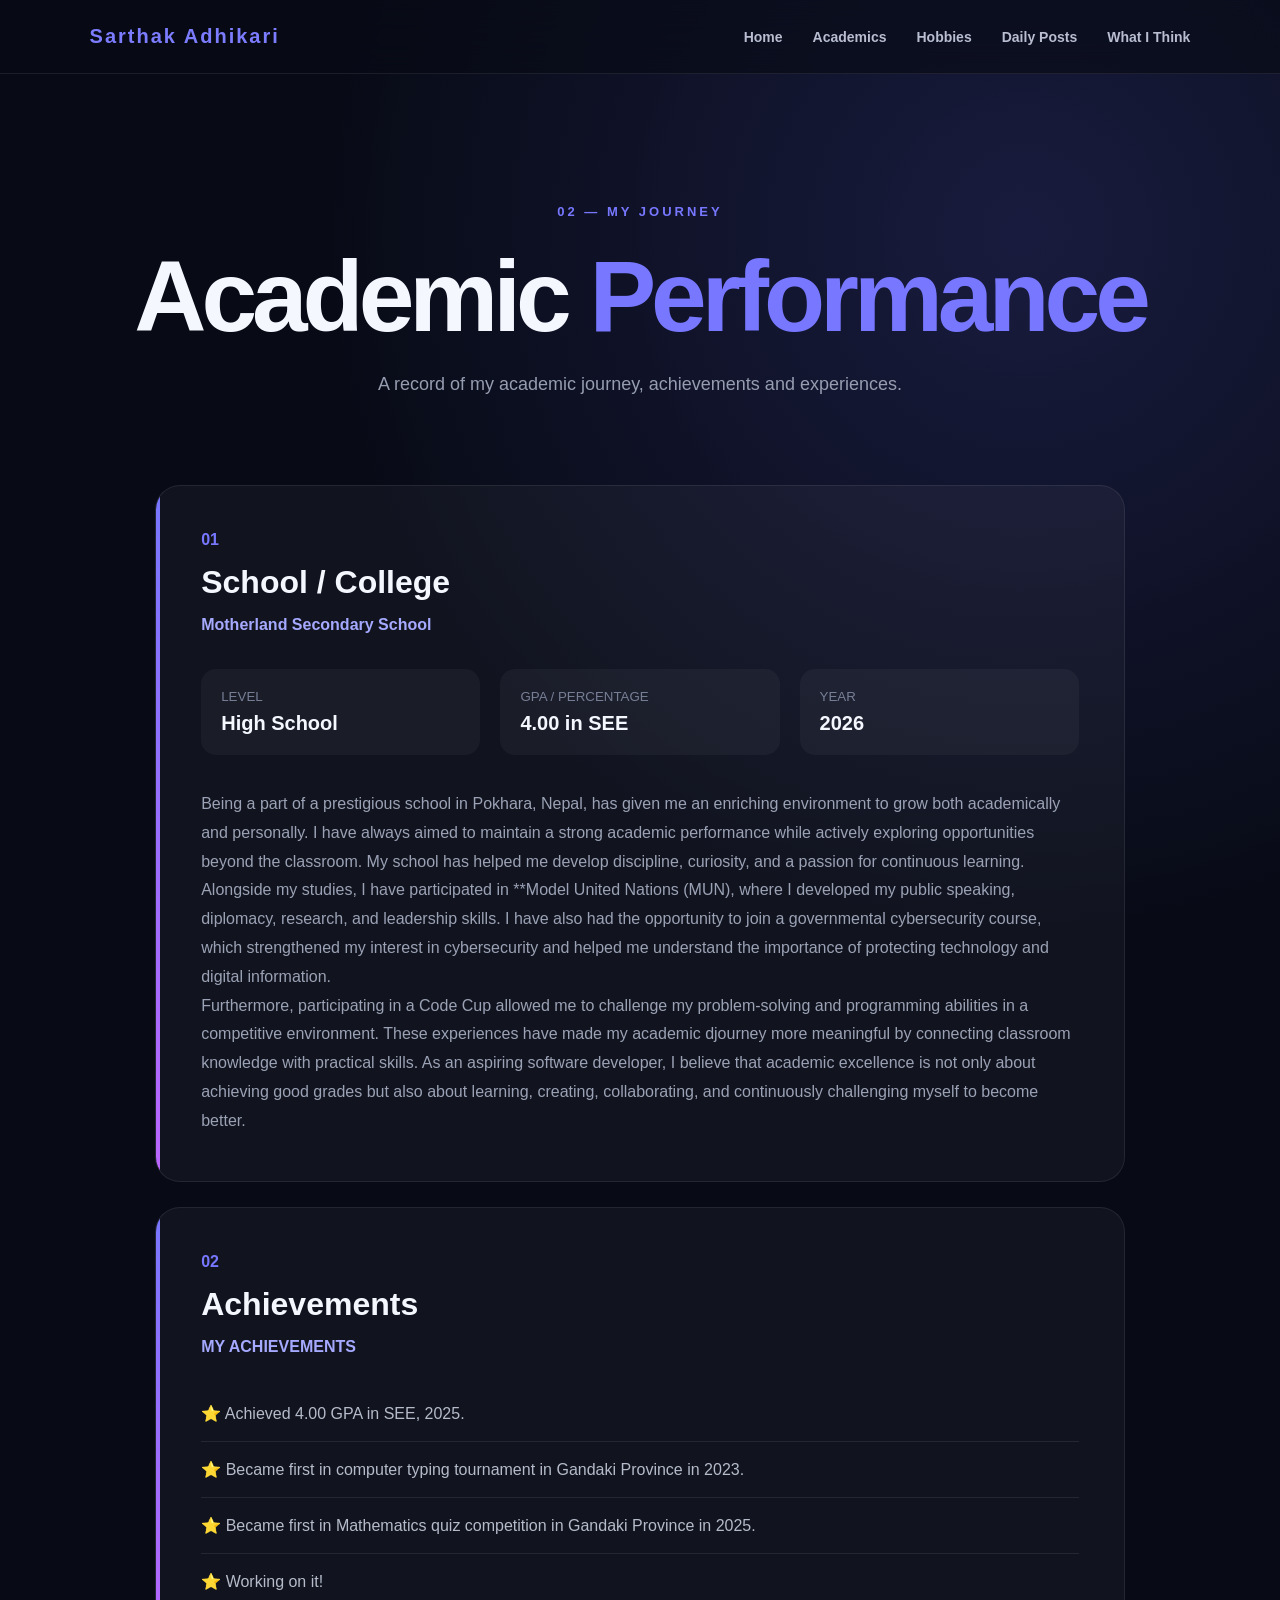
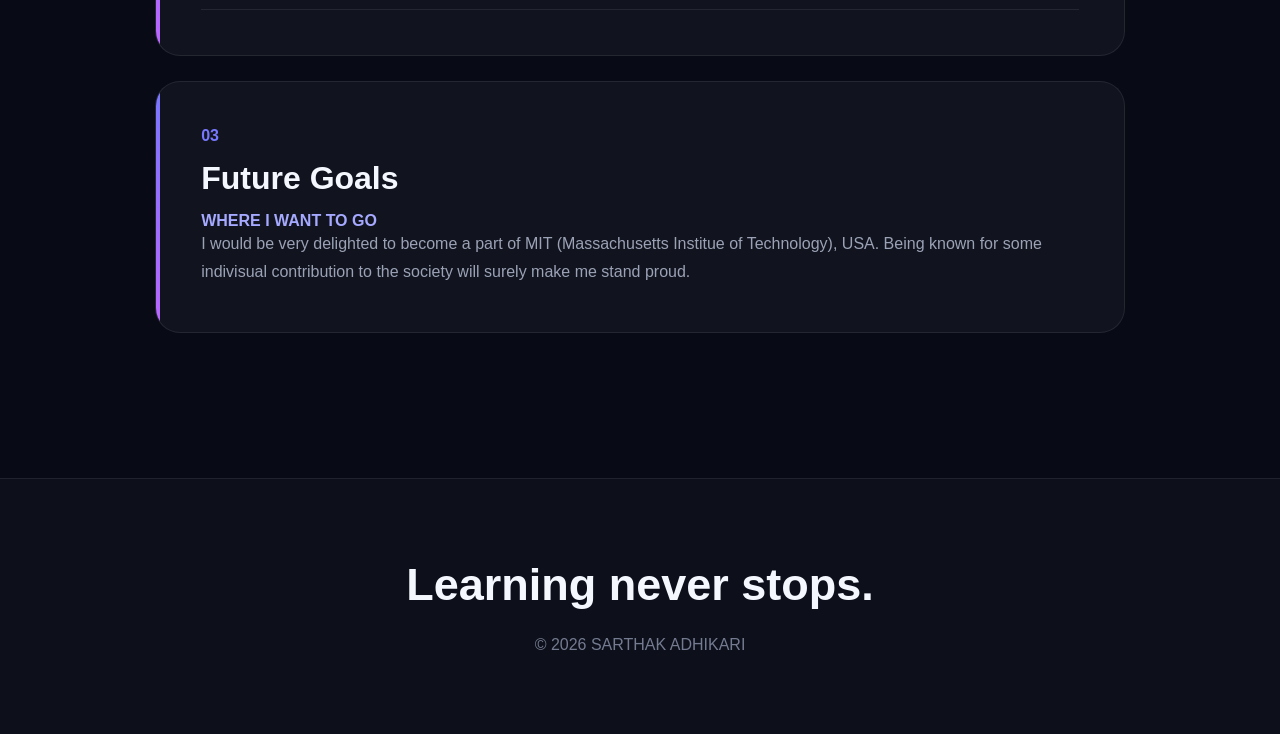
==== academics.html @ bf1116f4 "Name change" ====
<!DOCTYPE html>
<html lang="en">
<head>

    <meta charset="UTF-8">

    <meta
        name="viewport"
        content="width=device-width, initial-scale=1.0"
    >

    <title>Academics | Sarthak Adhikari</title>

    <link rel="stylesheet" href="style.css">

</head>

<body>

    <div class="page-transition">
        <div class="wave wave1"></div>
        <div class="wave wave2"></div>
        <div class="wave wave3"></div>
    </div>


    <header class="navbar">

        <div class="logo">
            <span>Sarthak Adhikari</span>
        </div>

        <nav>
            <a href="index.html">Home</a>
            <a href="academics.html">Academics</a>
            <a href="hobbies.html">Hobbies</a>
            <a href="posts.html">Daily Posts</a>
            <a href="thoughts.html">What I Think</a>
        </nav>

    </header>


    <main>

        <section class="page-hero">

            <p>02 — MY JOURNEY</p>

            <h1>
                Academic <span>Performance</span>
            </h1>

            <p>
                A record of my academic journey, achievements and
                experiences.
            </p>

        </section>


        <section class="academic-section">

            <div class="academic-card">

                <span class="number">01</span>

                <h2>School / College</h2>

                <p class="institution">
                    Motherland Secondary School
                </p>

                <div class="academic-info">

                    <div>
                        <small>LEVEL</small>
                        <strong>High School</strong>
                    </div>

                    <div>
                        <small>GPA / PERCENTAGE</small>
                        <strong>4.00 in SEE</strong>
                    </div>

                    <div>
                        <small>YEAR</small>
                        <strong>2026</strong>
                    </div>

                </div>

                <!-- WRITE DETAILS HERE -->

                <p class="description">
                Being a part of a prestigious school in Pokhara, Nepal, has given me an enriching environment to grow both academically and personally. I have always aimed to maintain a strong academic performance while actively exploring opportunities beyond the classroom. My school has helped me develop discipline, curiosity, and a passion for continuous learning.</p>
                <p class="description">Alongside my studies, I have participated in **Model United Nations (MUN), where I developed my public speaking, diplomacy, research, and leadership skills. I have also had the opportunity to join a governmental cybersecurity course, which strengthened my interest in cybersecurity and helped me understand the importance of protecting technology and digital information.</p>
                <p class="description">Furthermore, participating in a Code Cup allowed me to challenge my problem-solving and programming abilities in a competitive environment.
                These experiences have made my academic djourney more meaningful by connecting classroom knowledge with practical skills. As an aspiring software developer, I believe that academic excellence is not only about achieving good grades but also about learning, creating, collaborating, and continuously challenging myself to become better.
                </p>

            </div>


            <div class="academic-card">

                <span class="number">02</span>

                <h2>Achievements</h2>

                <p class="institution">
                    MY ACHIEVEMENTS
                </p>

                <ul class="achievement-list">

                    <li>
                        ⭐ Achieved 4.00 GPA in SEE, 2025.
                    </li>

                    <li>
                        ⭐ Became first in computer typing tournament in Gandaki Province in 2023.
                    </li>

                    <li>
                        ⭐ Became first in Mathematics quiz competition in Gandaki Province in 2025.
                    </li>

                    <li>
                        ⭐ Working on it!
                    </li>

                </ul>

            </div>


            <div class="academic-card">

                <span class="number">03</span>

                <h2>Future Goals</h2>

                <p class="institution">
                    WHERE I WANT TO GO
                </p>

                <p class="description">

                    I would be very delighted to become a part of MIT (Massachusetts Institue of Technology), USA. 
                    Being known for some indivisual contribution to the society will surely make me stand proud.

                </p>

            </div>

        </section>

    </main>


    <footer>

        <h2>Learning never stops.</h2>

        <p>
            © 2026 SARTHAK ADHIKARI
        </p>

    </footer>


    <script src="script.js"></script>

</body>
</html>
---- style.css ----
/* =========================================
   GENERAL SETTINGS
========================================= */

* {
    margin: 0;
    padding: 0;
    box-sizing: border-box;
}

html {
    scroll-behavior: smooth;
}

body {

    font-family:
        "Inter",
        "Segoe UI",
        Arial,
        sans-serif;

    background:
        radial-gradient(
            circle at 80% 10%,
            rgba(99, 102, 241, 0.18),
            transparent 30%
        ),
        #080b16;

    color: #f5f7ff;

    overflow-x: hidden;

}


/* =========================================
   NAVIGATION
========================================= */

.navbar {

    width: 100%;

    padding:
        25px
        7%;

    display: flex;

    justify-content: space-between;

    align-items: center;

    position: relative;

    z-index: 100;

    background:
        rgba(8, 11, 22, 0.65);

    backdrop-filter:
        blur(18px);

    border-bottom:
        1px solid rgba(255,255,255,0.08);

}


.logo {

    font-size: 20px;

    font-weight: 800;

    letter-spacing: 2px;

}

.logo span {

    color: #7c7cff;

}


nav {

    display: flex;

    gap: 30px;

}


nav a {

    text-decoration: none;

    color: #b8bdd0;

    font-size: 14px;

    font-weight: 600;

    transition:
        0.3s ease;

    position: relative;

}


nav a::after {

    content: "";

    position: absolute;

    left: 0;

    bottom: -8px;

    width: 0;

    height: 2px;

    background: #7c7cff;

    transition: 0.3s;

}


nav a:hover {

    color: white;

}


nav a:hover::after {

    width: 100%;

}


/* =========================================
   HERO
========================================= */

.hero {

    min-height:
        calc(100vh - 80px);

    padding:
        80px 9%;

    display: grid;

    grid-template-columns:
        1.1fr
        0.9fr;

    align-items: center;

    gap: 50px;

}


.small-title {

    color: #8585ff;

    font-weight: 700;

    letter-spacing: 4px;

    font-size: 13px;

    margin-bottom: 20px;

}


.hero h1 {

    font-size:
        clamp(55px, 8vw, 105px);

    line-height: 0.95;

    letter-spacing: -5px;

    margin-bottom: 25px;

}


.hero h1 span {

    color: #7c7cff;

}


.hero h2 {

    font-size: 28px;

    color: #d5d8e5;

    margin-bottom: 30px;

}


.hero h2 strong {

    color: white;

}


.hero-description {

    max-width: 650px;

    color: #9da4ba;

    line-height: 1.8;

    font-size: 17px;

}


.hero-buttons {

    display: flex;

    gap: 15px;

    margin-top: 35px;

}


.primary-btn,
.secondary-btn {

    padding:
        15px
        25px;

    border-radius: 50px;

    text-decoration: none;

    font-weight: 700;

    transition:
        0.3s;

}


.primary-btn {

    background:
        linear-gradient(
            135deg,
            #7777ff,
            #9b6cff
        );

    color: white;

    box-shadow:
        0 10px 35px
        rgba(110,100,255,0.3);

}


.primary-btn:hover {

    transform:
        translateY(-5px);

    box-shadow:
        0 15px 40px
        rgba(110,100,255,0.5);

}


.secondary-btn {

    border:
        1px solid rgba(255,255,255,0.15);

    color: #ddd;

}


.secondary-btn:hover {

    background:
        rgba(255,255,255,0.08);

}


/* =========================================
   PROFILE PHOTO
========================================= */

.profile-container {

    position: relative;

    display: flex;

    justify-content: center;

    align-items: center;

}


.profile-image {

    width:
        min(380px, 75vw);

    height:
        min(380px, 75vw);

    object-fit: cover;

    border-radius: 50%;

    border:
        5px solid rgba(255,255,255,0.1);

    position: relative;

    z-index: 3;

    box-shadow:
        0 0 80px
        rgba(110,100,255,0.35);

}


.profile-glow {

    position: absolute;

    width: 420px;

    height: 420px;

    border-radius: 50%;

    background:
        linear-gradient(
            135deg,
            #6767ff,
            #a65dff,
            #00d4ff
        );

    filter:
        blur(50px);

    opacity: 0.4;

    animation:
        pulse 4s infinite alternate;

}


@keyframes pulse {

    from {
        transform: scale(0.9);
    }

    to {
        transform: scale(1.1);
    }

}


/* =========================================
   FLOATING CARDS
========================================= */

.floating-card {

    position: absolute;

    padding:
        13px 20px;

    border-radius:
        15px;

    background:
        rgba(255,255,255,0.08);

    border:
        1px solid rgba(255,255,255,0.15);

    backdrop-filter:
        blur(15px);

    z-index: 5;

    font-weight: 600;

    box-shadow:
        0 15px 40px
        rgba(0,0,0,0.3);

}


.card-one {

    top: 15%;

    right: 0;

    animation:
        floating 4s infinite ease-in-out;

}


.card-two {

    bottom: 15%;

    left: 0;

    animation:
        floating 5s infinite ease-in-out reverse;

}


@keyframes floating {

    0%, 100% {
        transform: translateY(0);
    }

    50% {
        transform: translateY(-15px);
    }

}


/* =========================================
   SECTION
========================================= */

.about-section,
.skills-section {

    padding:
        120px 9%;

}


.section-heading {

    margin-bottom:
        60px;

}


.section-heading p {

    color:
        #7777ff;

    font-size:
        13px;

    letter-spacing:
        3px;

    font-weight:
        700;

    margin-bottom:
        12px;

}


.section-heading h2 {

    font-size:
        clamp(40px, 6vw, 70px);

    letter-spacing:
        -3px;

}


/* =========================================
   ABOUT
========================================= */

.about-grid {

    display:
        grid;

    grid-template-columns:
        1fr 1fr;

    gap:
        70px;

}


.about-text h3 {

    font-size:
        38px;

    margin-bottom:
        25px;

}


.about-text p {

    color:
        #9da4ba;

    line-height:
        1.9;

    margin-bottom:
        20px;

}


.about-box {

    display:
        grid;

    gap:
        20px;

}


.about-box div {

    padding:
        25px;

    border:
        1px solid rgba(255,255,255,0.08);

    border-radius:
        20px;

    background:
        rgba(255,255,255,0.035);

    transition:
        0.3s;

}


.about-box div:hover {

    transform:
        translateX(10px);

    border-color:
        rgba(125,125,255,0.5);

}


.about-box span {

    color:
        #7777ff;

    font-weight:
        bold;

}


.about-box h3 {

    margin:
        8px 0;

}


.about-box p {

    color:
        #8f96ab;

}


/* =========================================
   INTEREST CARDS
========================================= */

.interest-grid {

    display:
        grid;

    grid-template-columns:
        repeat(4, 1fr);

    gap:
        20px;

}


.interest-card {

    padding:
        35px 25px;

    min-height:
        220px;

    border:
        1px solid rgba(255,255,255,0.08);

    border-radius:
        25px;

    background:
        linear-gradient(
            145deg,
            rgba(255,255,255,0.07),
            rgba(255,255,255,0.02)
        );

    transition:
        0.4s;

}


.interest-card:hover {

    transform:
        translateY(-10px);

    border-color:
        #7777ff;

}


.interest-card span {

    color:
        #7777ff;

    font-weight:
        bold;

}


.interest-card h3 {

    margin:
        35px 0 12px;

    font-size:
        23px;

}


.interest-card p {

    color:
        #9299ad;

    line-height:
        1.6;

}


/* =========================================
   QUOTE
========================================= */

.quote-section {

    padding:
        130px 10%;

    text-align:
        center;

}


.quote span {

    font-size:
        100px;

    color:
        #7777ff;

    line-height:
        0;

}


.quote h2 {

    font-size:
        clamp(30px, 5vw, 60px);

    max-width:
        900px;

    margin:
        auto;

    line-height:
        1.2;

}


.quote p {

    color:
        #7777ff;

    margin-top:
        25px;

}


/* =========================================
   INNER PAGE HERO
========================================= */

.page-hero {

    padding:
        130px 9% 90px;

    text-align:
        center;

}


.page-hero p:first-child {

    color:
        #7777ff;

    letter-spacing:
        3px;

    font-size:
        13px;

    font-weight:
        bold;

}


.page-hero h1 {

    font-size:
        clamp(50px, 8vw, 100px);

    letter-spacing:
        -5px;

    margin:
        20px 0;

}


.page-hero h1 span {

    color:
        #7777ff;

}


.page-hero p:last-child {

    color:
        #969db0;

    font-size:
        18px;

}


/* =========================================
   ACADEMICS
========================================= */

.academic-section {

    padding:
        0 9% 120px;

    max-width:
        1200px;

    margin:
        auto;

}


.academic-card {

    padding:
        45px;

    margin-bottom:
        25px;

    border-radius:
        25px;

    background:
        rgba(255,255,255,0.04);

    border:
        1px solid rgba(255,255,255,0.08);

    position:
        relative;

    overflow:
        hidden;

}


.academic-card::before {

    content:
        "";

    position:
        absolute;

    left:
        0;

    top:
        0;

    width:
        4px;

    height:
        100%;

    background:
        linear-gradient(
            #7777ff,
            #bb66ff
        );

}


.number {

    color:
        #7777ff;

    font-weight:
        bold;

}


.academic-card h2 {

    font-size:
        32px;

    margin:
        15px 0;

}


.institution {

    color:
        #a5a9ff;

    font-weight:
        700;

}


.academic-info {

    display:
        grid;

    grid-template-columns:
        repeat(3,1fr);

    margin:
        35px 0;

    gap:
        20px;

}


.academic-info div {

    padding:
        20px;

    background:
        rgba(255,255,255,0.04);

    border-radius:
        15px;

}


.academic-info small {

    display:
        block;

    color:
        #777f96;

    margin-bottom:
        8px;

}


.academic-info strong {

    font-size:
        20px;

}


.description {

    color:
        #9ba2b5;

    line-height:
        1.8;

}


.achievement-list {

    list-style:
        none;

    margin-top:
        30px;

}


.achievement-list li {

    padding:
        18px 0;

    border-bottom:
        1px solid rgba(255,255,255,0.08);

    color:
        #b5bbca;

}


/* =========================================
   HOBBIES
========================================= */

.hobby-grid {

    max-width:
        1200px;

    margin:
        auto;

    padding:
        0 9% 120px;

    display:
        grid;

    grid-template-columns:
        repeat(3, 1fr);

    gap:
        20px;

}


.hobby-card {

    padding:
        40px;

    min-height:
        300px;

    border-radius:
        25px;

    background:
        rgba(255,255,255,0.04);

    border:
        1px solid rgba(255,255,255,0.08);

    transition:
        0.4s;

}


.hobby-card:hover {

    transform:
        translateY(-12px)
        rotateX(3deg);

    border-color:
        #7777ff;

    box-shadow:
        0 20px 50px
        rgba(0,0,0,0.25);

}


.hobby-icon {

    font-size:
        45px;

    margin-bottom:
        30px;

}


.hobby-card h2 {

    margin-bottom:
        15px;

}


.hobby-card p {

    color:
        #949bae;

    line-height:
        1.8;

}


/* =========================================
   POSTS
========================================= */

.posts-section {

    max-width:
        1000px;

    margin:
        auto;

    padding:
        0 9% 120px;

}


.post {

    display:
        grid;

    grid-template-columns:
        100px 1fr;

    gap:
        40px;

    padding:
        45px 0;

    border-bottom:
        1px solid rgba(255,255,255,0.1);

}


.post-date {

    display:
        flex;

    flex-direction:
        column;

    align-items:
        center;

    justify-content:
        center;

    height:
        100px;

    border:
        1px solid rgba(255,255,255,0.1);

    border-radius:
        20px;

    background:
        rgba(255,255,255,0.04);

}


.post-date span {

    font-size:
        10px;

    color:
        #7777ff;

}


.post-date strong {

    font-size:
        35px;

}


.post-category {

    color:
        #7777ff;

    font-size:
        12px;

    font-weight:
        bold;

    letter-spacing:
        2px;

}


.post h2 {

    font-size:
        32px;

    margin:
        12px 0 15px;

}


.post p:last-child {

    color:
        #969daf;

    line-height:
        1.8;

}


/* =========================================
   THOUGHTS
========================================= */

.thought-section {

    max-width:
        1000px;

    margin:
        auto;

    padding:
        0 9% 120px;

}


.thought-card {

    padding:
        45px 0;

    border-bottom:
        1px solid rgba(255,255,255,0.1);

}


.thought-number {

    color:
        #7777ff;

    font-weight:
        bold;

}


.thought-card h2 {

    font-size:
        38px;

    margin:
        15px 0;

}


.thought-card p {

    color:
        #9aa1b4;

    line-height:
        1.9;

    max-width:
        800px;

}


/* =========================================
   FOOTER
========================================= */

footer {

    padding:
        80px 9%;

    text-align:
        center;

    border-top:
        1px solid rgba(255,255,255,0.08);

    background:
        rgba(255,255,255,0.02);

}


footer h2 {

    font-size:
        clamp(25px,4vw,45px);

    margin-bottom:
        25px;

}


footer p {

    color:
        #747b90;

}


/* =========================================
   WAVE PAGE TRANSITION
========================================= */

.page-transition {

    position:
        fixed;

    inset:
        0;

    z-index:
        9999;

    pointer-events:
        none;

    overflow:
        hidden;

}


.wave {

    position:
        absolute;

    width:
        120%;

    height:
        120%;

    left:
        -10%;

    top:
        100%;

    border-radius:
        45% 55% 0 0;

    transform:
        rotate(-5deg);

}


.wave1 {

    background:
        #7777ff;

    animation:
        waveIn 1s ease forwards;

}


.wave2 {

    background:
        #8d63ff;

    animation:
        waveIn 1.2s
        0.05s ease forwards;

}


.wave3 {

    background:
        #0b0e1b;

    animation:
        waveIn 1.4s
        0.1s ease forwards;

}


@keyframes waveIn {

    0% {

        top:
            100%;

        border-radius:
            50% 50% 0 0;

    }

    50% {

        top:
            30%;

    }

    100% {

        top:
            100%;

    }

}


/* =========================================
   RESPONSIVE
========================================= */

@media (max-width: 900px) {

    .navbar {

        flex-direction:
            column;

        gap:
            20px;

    }


    nav {

        flex-wrap:
            wrap;

        justify-content:
            center;

        gap:
            15px;

    }


    .hero {

        grid-template-columns:
            1fr;

        text-align:
            center;

    }


    .hero-description {

        margin:
            auto;

    }


    .hero-buttons {

        justify-content:
            center;

    }


    .profile-container {

        order:
            -1;

    }


    .about-grid {

        grid-template-columns:
            1fr;

    }


    .interest-grid {

        grid-template-columns:
            repeat(2, 1fr);

    }


    .hobby-grid {

        grid-template-columns:
            repeat(2, 1fr);

    }

}


@media (max-width: 600px) {

    .hero {

        padding:
            70px 6%;

    }


    .hero h1 {

        font-size:
            60px;

        letter-spacing:
            -3px;

    }


    .hero h2 {

        font-size:
            22px;

    }


    .hero-buttons {

        flex-direction:
            column;

    }


    .interest-grid,
    .hobby-grid {

        grid-template-columns:
            1fr;

    }


    .academic-info {

        grid-template-columns:
            1fr;

    }


    .post {

        grid-template-columns:
            1fr;

    }


    .post-date {

        width:
            100px;

    }


    .page-hero {

        padding:
            90px 6% 60px;

    }


    .page-hero h1 {

        font-size:
            55px;

    }

}
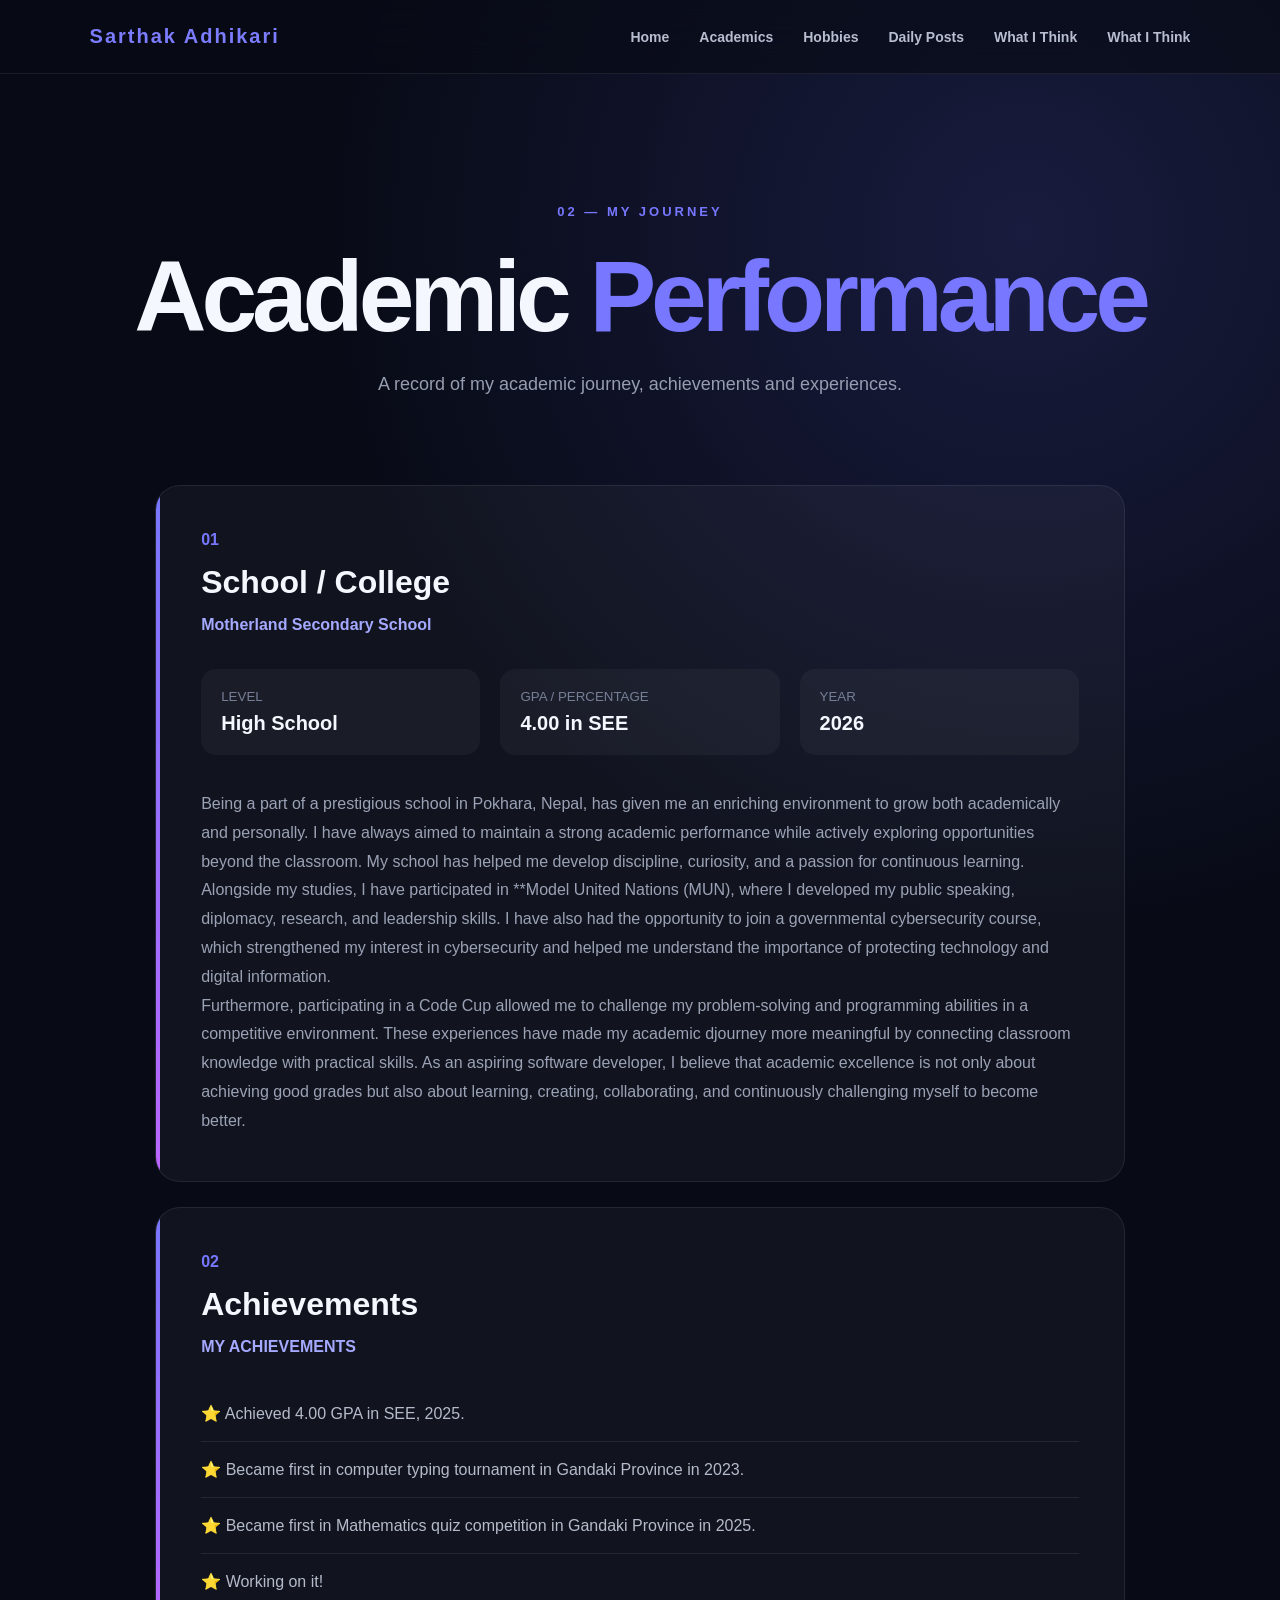
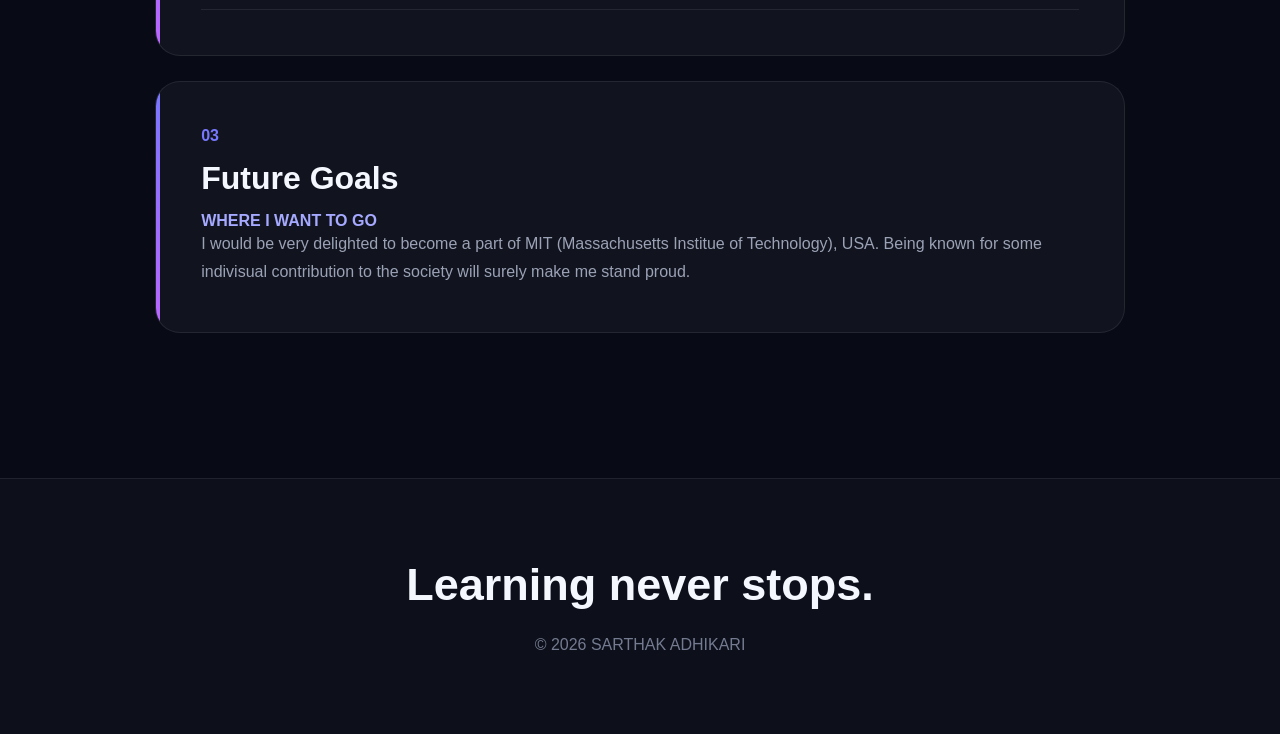
==== commit 6484b6e8: "gallery page" ====
--- a/academics.html
+++ b/academics.html
@@ -36,6 +36,7 @@
             <a href="hobbies.html">Hobbies</a>
             <a href="posts.html">Daily Posts</a>
             <a href="thoughts.html">What I Think</a>
+            <a href="gallery.html">What I Think</a>
         </nav>
 
     </header>
--- a/style.css
+++ b/style.css
@@ -1,7 +1,739 @@
 /* =========================================
    GENERAL SETTINGS
 ========================================= */
-
+/* =========================================
+   GALLERY HERO
+========================================= */
+
+.gallery-hero {
+
+    padding:
+        130px 9% 80px;
+
+    text-align:
+        center;
+
+}
+
+
+.gallery-label {
+
+    color:
+        #7777ff;
+
+    font-size:
+        13px;
+
+    font-weight:
+        700;
+
+    letter-spacing:
+        3px;
+
+    margin-bottom:
+        20px;
+
+}
+
+
+.gallery-hero h1 {
+
+    font-size:
+        clamp(55px, 8vw, 100px);
+
+    line-height:
+        1;
+
+    letter-spacing:
+        -5px;
+
+    margin:
+        0 auto 25px;
+
+}
+
+
+.gallery-hero h1 span {
+
+    color:
+        #7777ff;
+
+}
+
+
+.gallery-hero p {
+
+    max-width:
+        650px;
+
+    margin:
+        auto;
+
+    color:
+        #9da4ba;
+
+    font-size:
+        18px;
+
+    line-height:
+        1.8;
+
+}
+
+
+
+/* =========================================
+   GALLERY GRID
+========================================= */
+
+.gallery-container {
+
+    width:
+        100%;
+
+    max-width:
+        1250px;
+
+    margin:
+        auto;
+
+    padding:
+        30px 7% 120px;
+
+}
+
+
+.gallery-grid {
+
+    display:
+        grid;
+
+    grid-template-columns:
+        repeat(3, 1fr);
+
+    grid-auto-rows:
+        300px;
+
+    gap:
+        22px;
+
+}
+
+
+/* =========================================
+   PHOTO CARD
+========================================= */
+
+.photo-card {
+
+    position:
+        relative;
+
+    overflow:
+        hidden;
+
+    border-radius:
+        24px;
+
+    background:
+        #121522;
+
+    border:
+        1px solid
+        rgba(255,255,255,0.08);
+
+    box-shadow:
+        0 15px 45px
+        rgba(0,0,0,0.25);
+
+    cursor:
+        pointer;
+
+}
+
+
+.photo-card.large {
+
+    grid-column:
+        span 2;
+
+}
+
+
+.photo-card.tall {
+
+    grid-row:
+        span 2;
+
+}
+
+
+.photo-card img {
+
+    width:
+        100%;
+
+    height:
+        100%;
+
+    object-fit:
+        cover;
+
+    display:
+        block;
+
+    transition:
+        transform 0.7s ease,
+        filter 0.5s ease;
+
+}
+
+
+.photo-card:hover img {
+
+    transform:
+        scale(1.08);
+
+    filter:
+        brightness(0.65);
+
+}
+
+
+
+/* =========================================
+   PHOTO OVERLAY
+========================================= */
+
+.photo-overlay {
+
+    position:
+        absolute;
+
+    inset:
+        0;
+
+    display:
+        flex;
+
+    flex-direction:
+        column;
+
+    justify-content:
+        flex-end;
+
+    padding:
+        30px;
+
+    background:
+        linear-gradient(
+            transparent 35%,
+            rgba(5,7,18,0.90) 100%
+        );
+
+    opacity:
+        0;
+
+    transform:
+        translateY(10px);
+
+    transition:
+        0.4s ease;
+
+}
+
+
+.photo-card:hover .photo-overlay {
+
+    opacity:
+        1;
+
+    transform:
+        translateY(0);
+
+}
+
+
+.photo-overlay span {
+
+    color:
+        #8585ff;
+
+    font-size:
+        12px;
+
+    font-weight:
+        700;
+
+    letter-spacing:
+        2px;
+
+}
+
+
+.photo-overlay h3 {
+
+    color:
+        white;
+
+    font-size:
+        25px;
+
+    margin:
+        7px 0;
+
+}
+
+
+.photo-overlay p {
+
+    color:
+        #c2c6d5;
+
+    margin:
+        0;
+
+    line-height:
+        1.5;
+
+}
+
+
+
+/* =========================================
+   CONNECT SECTION
+========================================= */
+
+.connect-section {
+
+    max-width:
+        1100px;
+
+    margin:
+        auto;
+
+    padding:
+        100px 7% 130px;
+
+    text-align:
+        center;
+
+}
+
+
+.connect-label {
+
+    color:
+        #7777ff;
+
+    font-size:
+        13px;
+
+    font-weight:
+        700;
+
+    letter-spacing:
+        3px;
+
+    margin-bottom:
+        15px;
+
+}
+
+
+.connect-section h2 {
+
+    font-size:
+        clamp(45px, 6vw, 75px);
+
+    letter-spacing:
+        -3px;
+
+    margin:
+        0 0 20px;
+
+}
+
+
+.connect-section h2 span {
+
+    color:
+        #7777ff;
+
+}
+
+
+.connect-section > p {
+
+    max-width:
+        650px;
+
+    margin:
+        auto auto 55px;
+
+    color:
+        #969db0;
+
+    line-height:
+        1.8;
+
+    font-size:
+        17px;
+
+}
+
+
+
+/* =========================================
+   SOCIAL GRID
+========================================= */
+
+.social-grid {
+
+    display:
+        grid;
+
+    grid-template-columns:
+        repeat(2, 1fr);
+
+    gap:
+        18px;
+
+    text-align:
+        left;
+
+}
+
+
+.social-card {
+
+    display:
+        flex;
+
+    align-items:
+        center;
+
+    gap:
+        20px;
+
+    padding:
+        24px;
+
+    text-decoration:
+        none;
+
+    color:
+        white;
+
+    background:
+        rgba(255,255,255,0.045);
+
+    border:
+        1px solid
+        rgba(255,255,255,0.09);
+
+    border-radius:
+        20px;
+
+    backdrop-filter:
+        blur(15px);
+
+    transition:
+        transform 0.3s ease,
+        background 0.3s ease,
+        border-color 0.3s ease,
+        box-shadow 0.3s ease;
+
+}
+
+
+.social-card:hover {
+
+    transform:
+        translateY(-6px);
+
+    background:
+        rgba(255,255,255,0.075);
+
+    border-color:
+        rgba(125,125,255,0.45);
+
+    box-shadow:
+        0 20px 45px
+        rgba(0,0,0,0.25);
+
+}
+
+
+.social-icon {
+
+    width:
+        58px;
+
+    height:
+        58px;
+
+    min-width:
+        58px;
+
+    display:
+        flex;
+
+    align-items:
+        center;
+
+    justify-content:
+        center;
+
+    border-radius:
+        16px;
+
+    background:
+        rgba(124,124,255,0.12);
+
+    color:
+        #8585ff;
+
+    font-size:
+        24px;
+
+}
+
+
+.social-card span {
+
+    display:
+        block;
+
+    color:
+        #7777ff;
+
+    font-size:
+        10px;
+
+    font-weight:
+        800;
+
+    letter-spacing:
+        2px;
+
+    margin-bottom:
+        5px;
+
+}
+
+
+.social-card h3 {
+
+    margin:
+        0;
+
+    color:
+        #f5f6fb;
+
+    font-size:
+        17px;
+
+}
+
+
+.arrow {
+
+    margin-left:
+        auto;
+
+    color:
+        #72798d;
+
+    transition:
+        0.3s;
+
+}
+
+
+.social-card:hover .arrow {
+
+    color:
+        #8585ff;
+
+    transform:
+        translate(
+            3px,
+            -3px
+        );
+
+}
+
+
+
+/* =========================================
+   SOCIAL ICON THEMES
+========================================= */
+
+.facebook .social-icon {
+
+    color:
+        #60a5fa;
+
+}
+
+
+.instagram .social-icon {
+
+    color:
+        #f472b6;
+
+}
+
+
+.linkedin .social-icon {
+
+    color:
+        #38bdf8;
+
+}
+
+
+.discord .social-icon {
+
+    color:
+        #818cf8;
+
+}
+
+
+.email .social-icon {
+
+    color:
+        #a78bfa;
+
+}
+
+
+
+/* =========================================
+   ACTIVE NAVIGATION
+========================================= */
+
+nav a.active {
+
+    color:
+        #8585ff;
+
+}
+
+
+nav a.active::after {
+
+    width:
+        100%;
+
+}
+
+
+
+/* =========================================
+   RESPONSIVE GALLERY
+========================================= */
+
+@media (max-width: 850px) {
+
+    .gallery-grid {
+
+        grid-template-columns:
+            repeat(2, 1fr);
+
+        grid-auto-rows:
+            260px;
+
+    }
+
+
+    .photo-card.large {
+
+        grid-column:
+            span 2;
+
+    }
+
+
+    .photo-card.tall {
+
+        grid-row:
+            span 1;
+
+    }
+
+
+    .social-grid {
+
+        grid-template-columns:
+            1fr;
+
+    }
+
+}
+
+
+@media (max-width: 600px) {
+
+    .gallery-hero {
+
+        padding:
+            90px 6% 60px;
+
+    }
+
+
+    .gallery-hero h1 {
+
+        font-size:
+            55px;
+
+        letter-spacing:
+            -3px;
+
+    }
+
+
+    .gallery-grid {
+
+        grid-template-columns:
+            1fr;
+
+        grid-auto-rows:
+            300px;
+
+    }
+
+
+    .photo-card.large {
+
+        grid-column:
+            span 1;
+
+    }
+
+
+    .photo-overlay {
+
+        opacity:
+            1;
+
+        transform:
+            translateY(0);
+
+    }
+
+
+    .connect-section {
+
+        padding:
+            80px 6% 100px;
+
+    }
+
+}
 * {
     margin: 0;
     padding: 0;
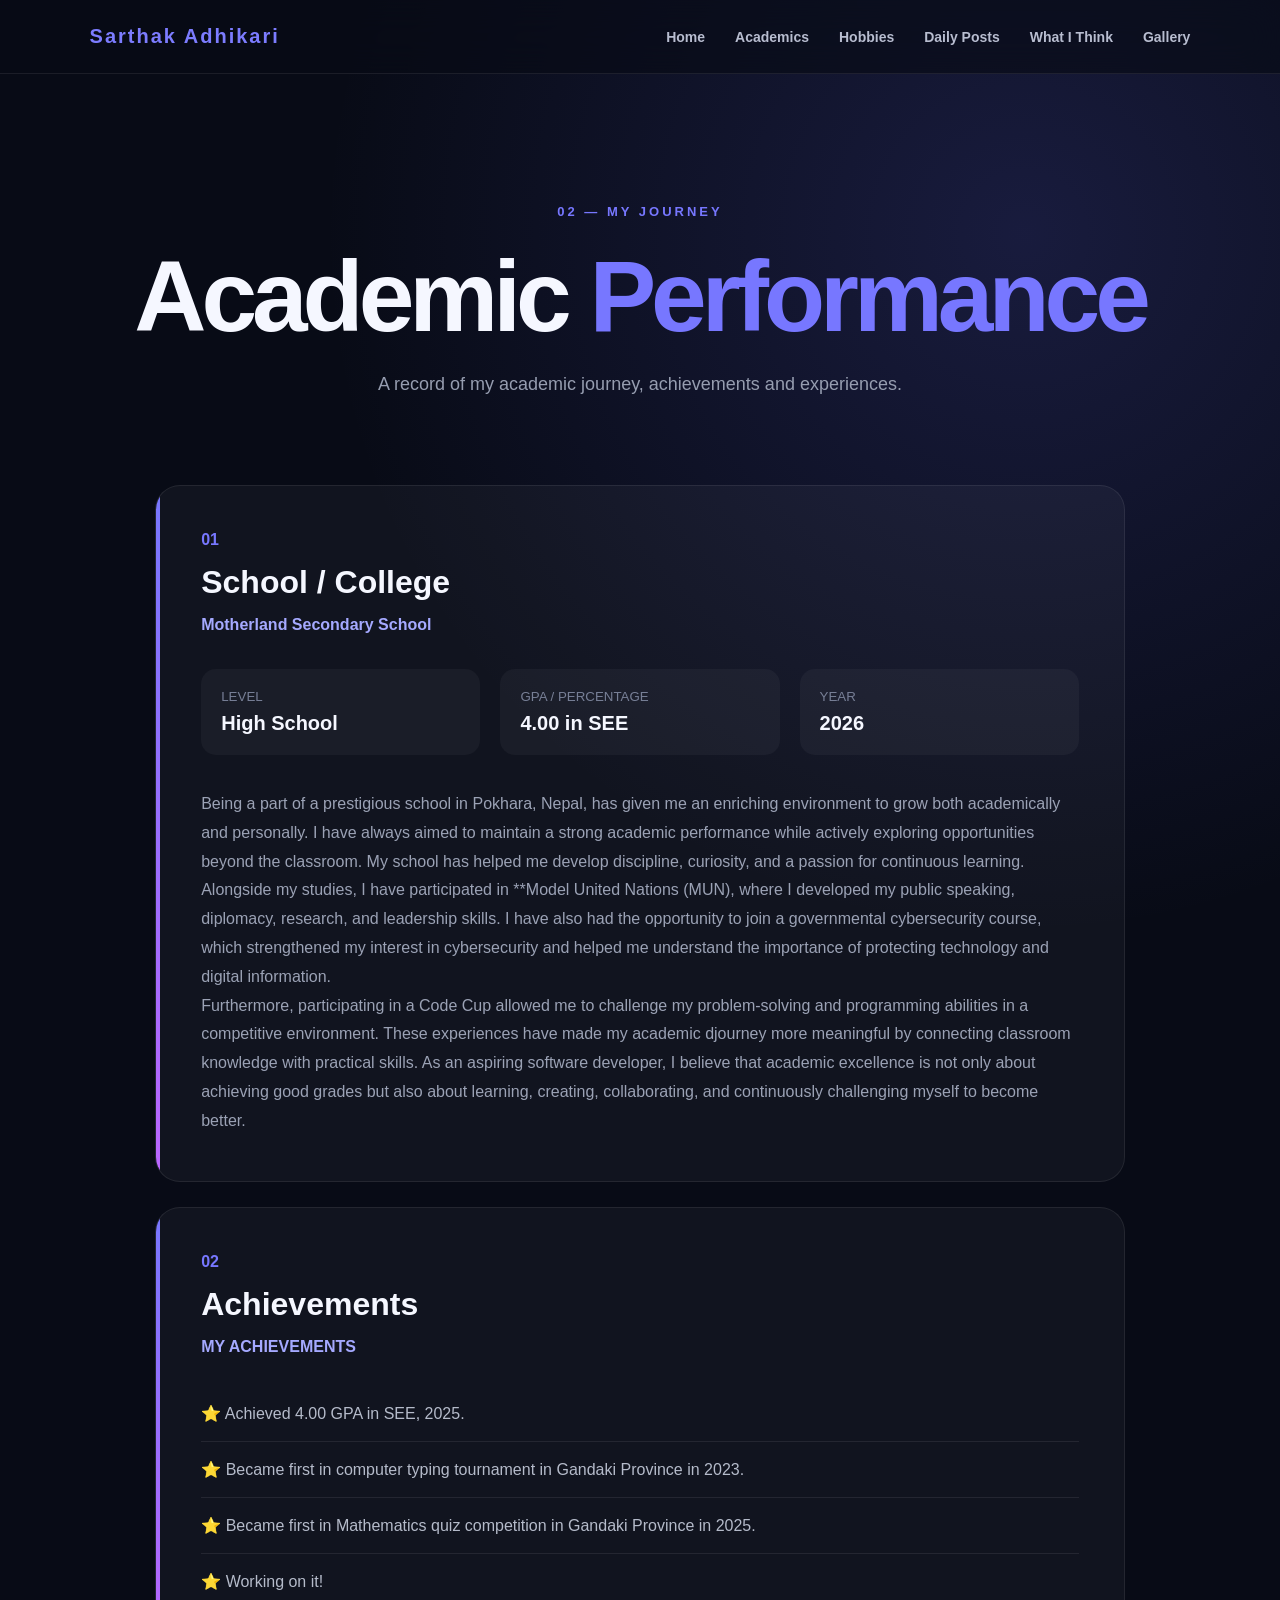
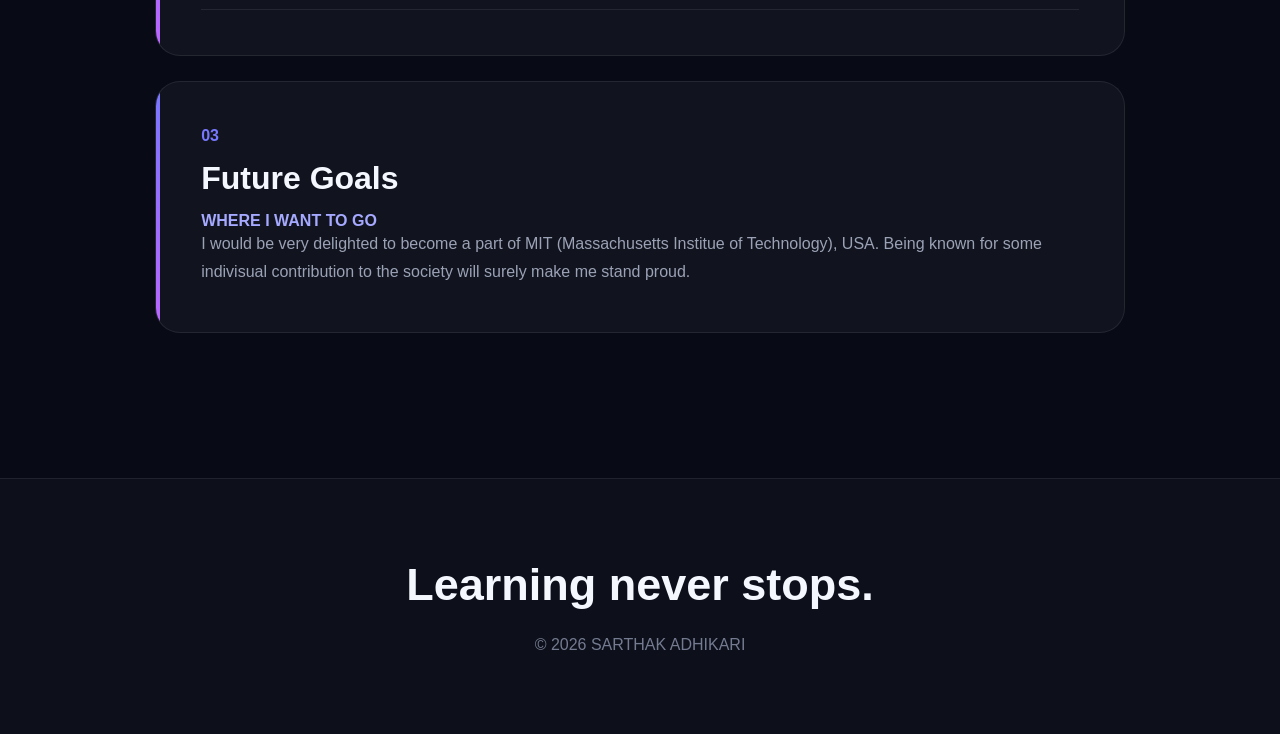
==== commit abbc35b6: "gallery name changing" ====
--- a/academics.html
+++ b/academics.html
@@ -36,7 +36,7 @@
             <a href="hobbies.html">Hobbies</a>
             <a href="posts.html">Daily Posts</a>
             <a href="thoughts.html">What I Think</a>
-            <a href="gallery.html">What I Think</a>
+            <a href="gallery.html">Gallery</a>
         </nav>
 
     </header>
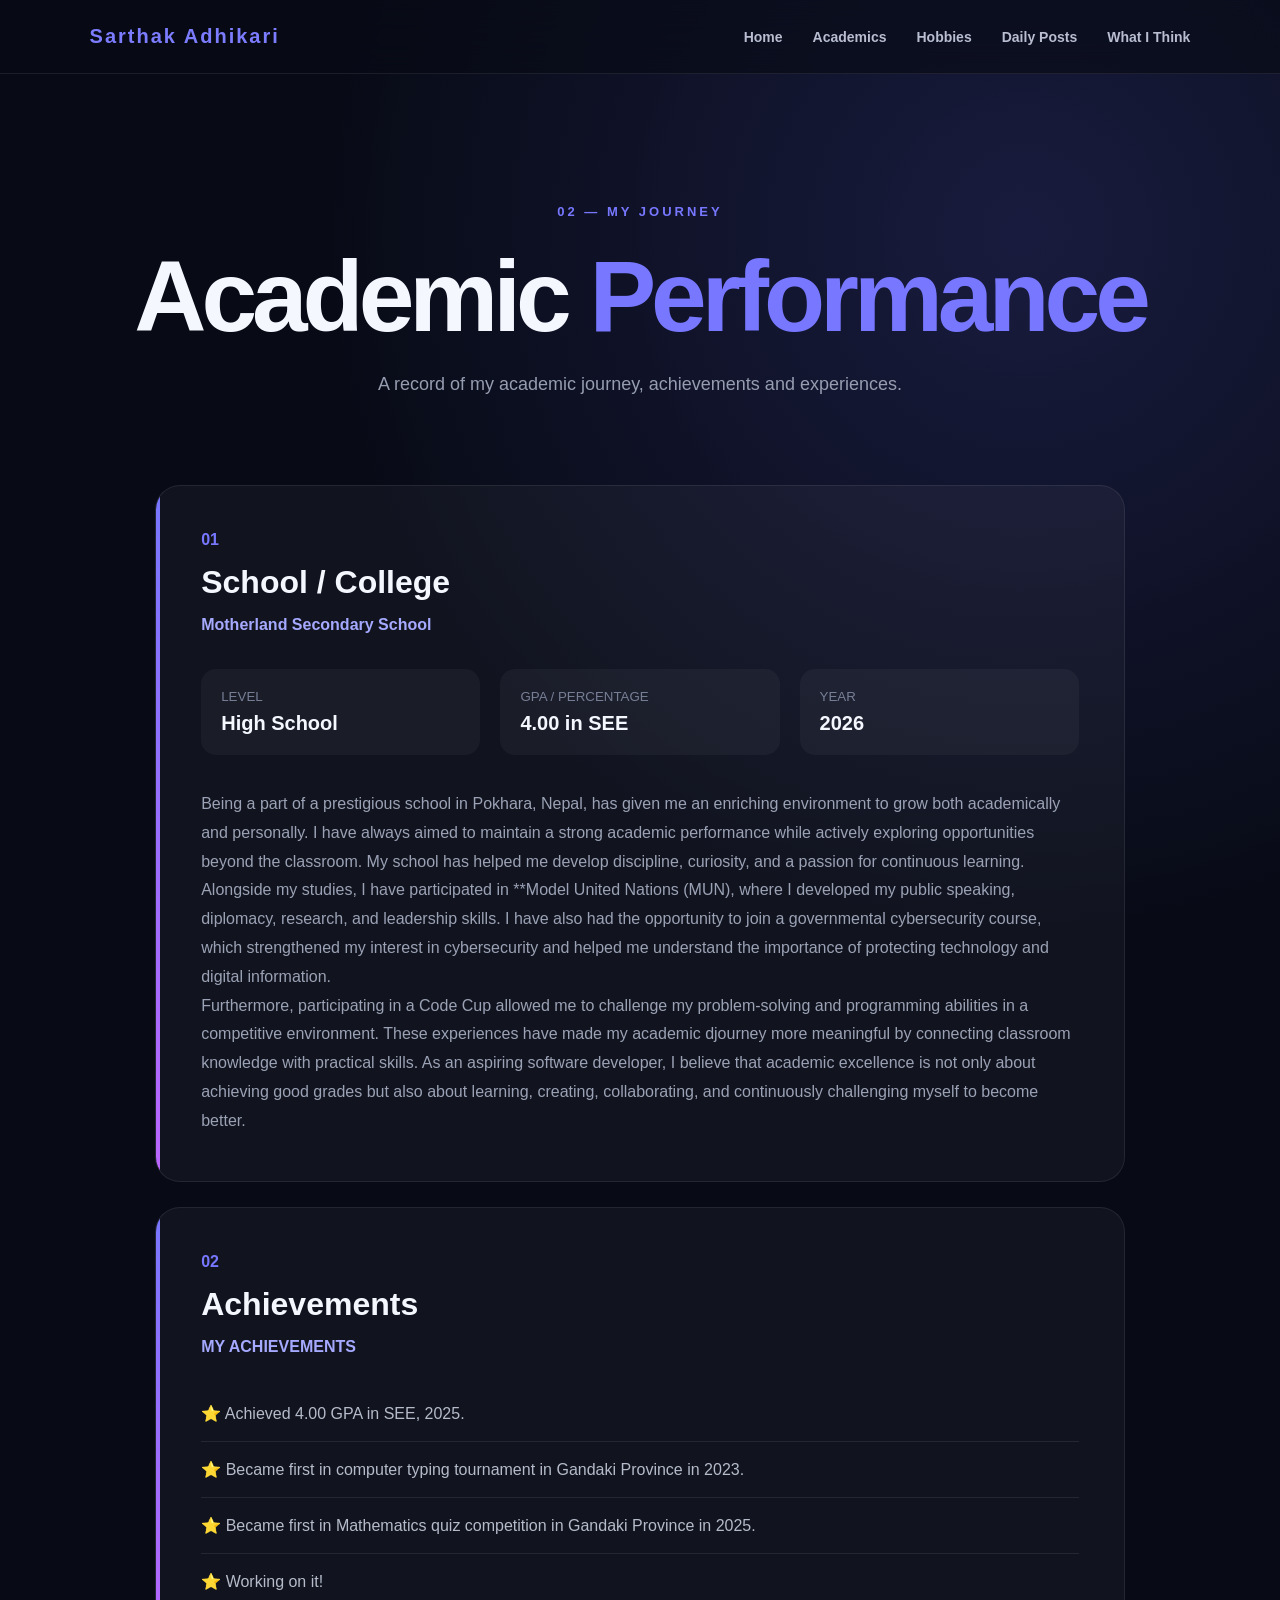
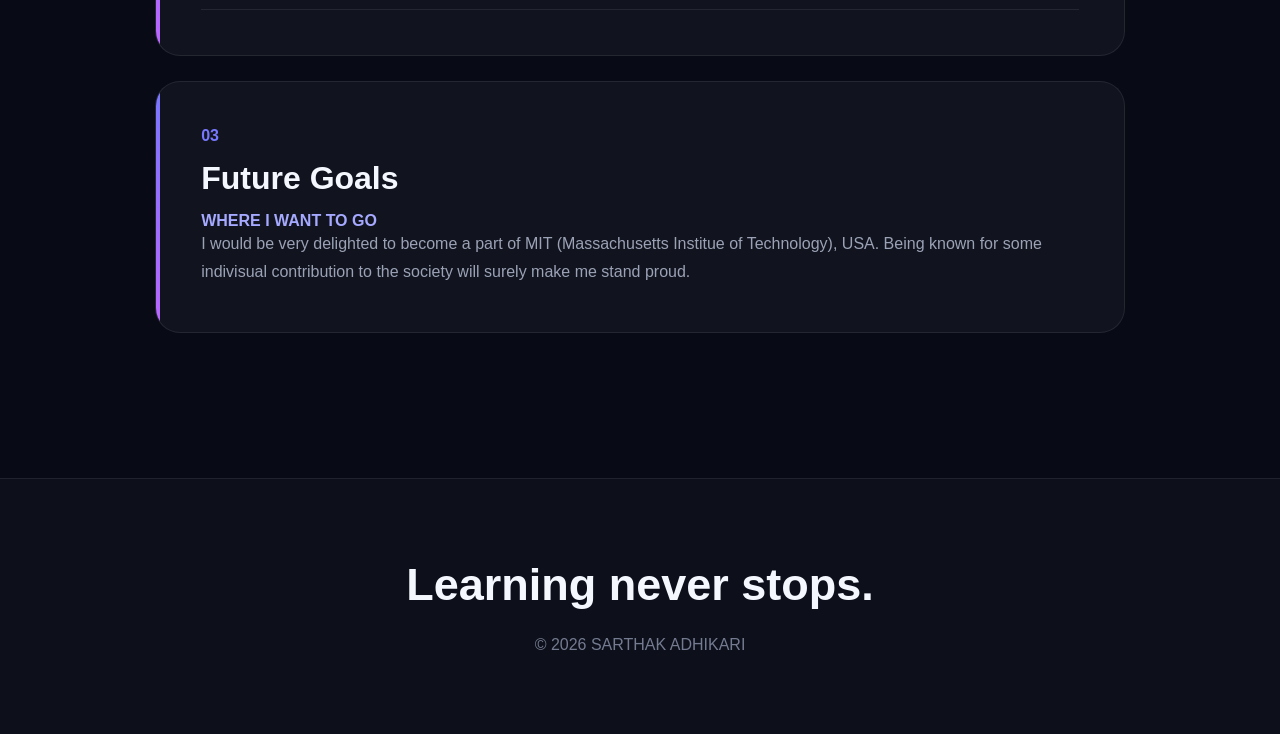
==== commit bd6e9ee7: "Gallery changes" ====
--- a/academics.html
+++ b/academics.html
@@ -36,7 +36,7 @@
             <a href="hobbies.html">Hobbies</a>
             <a href="posts.html">Daily Posts</a>
             <a href="thoughts.html">What I Think</a>
-            <a href="gallery.html">Gallery</a>
+        
         </nav>
 
     </header>
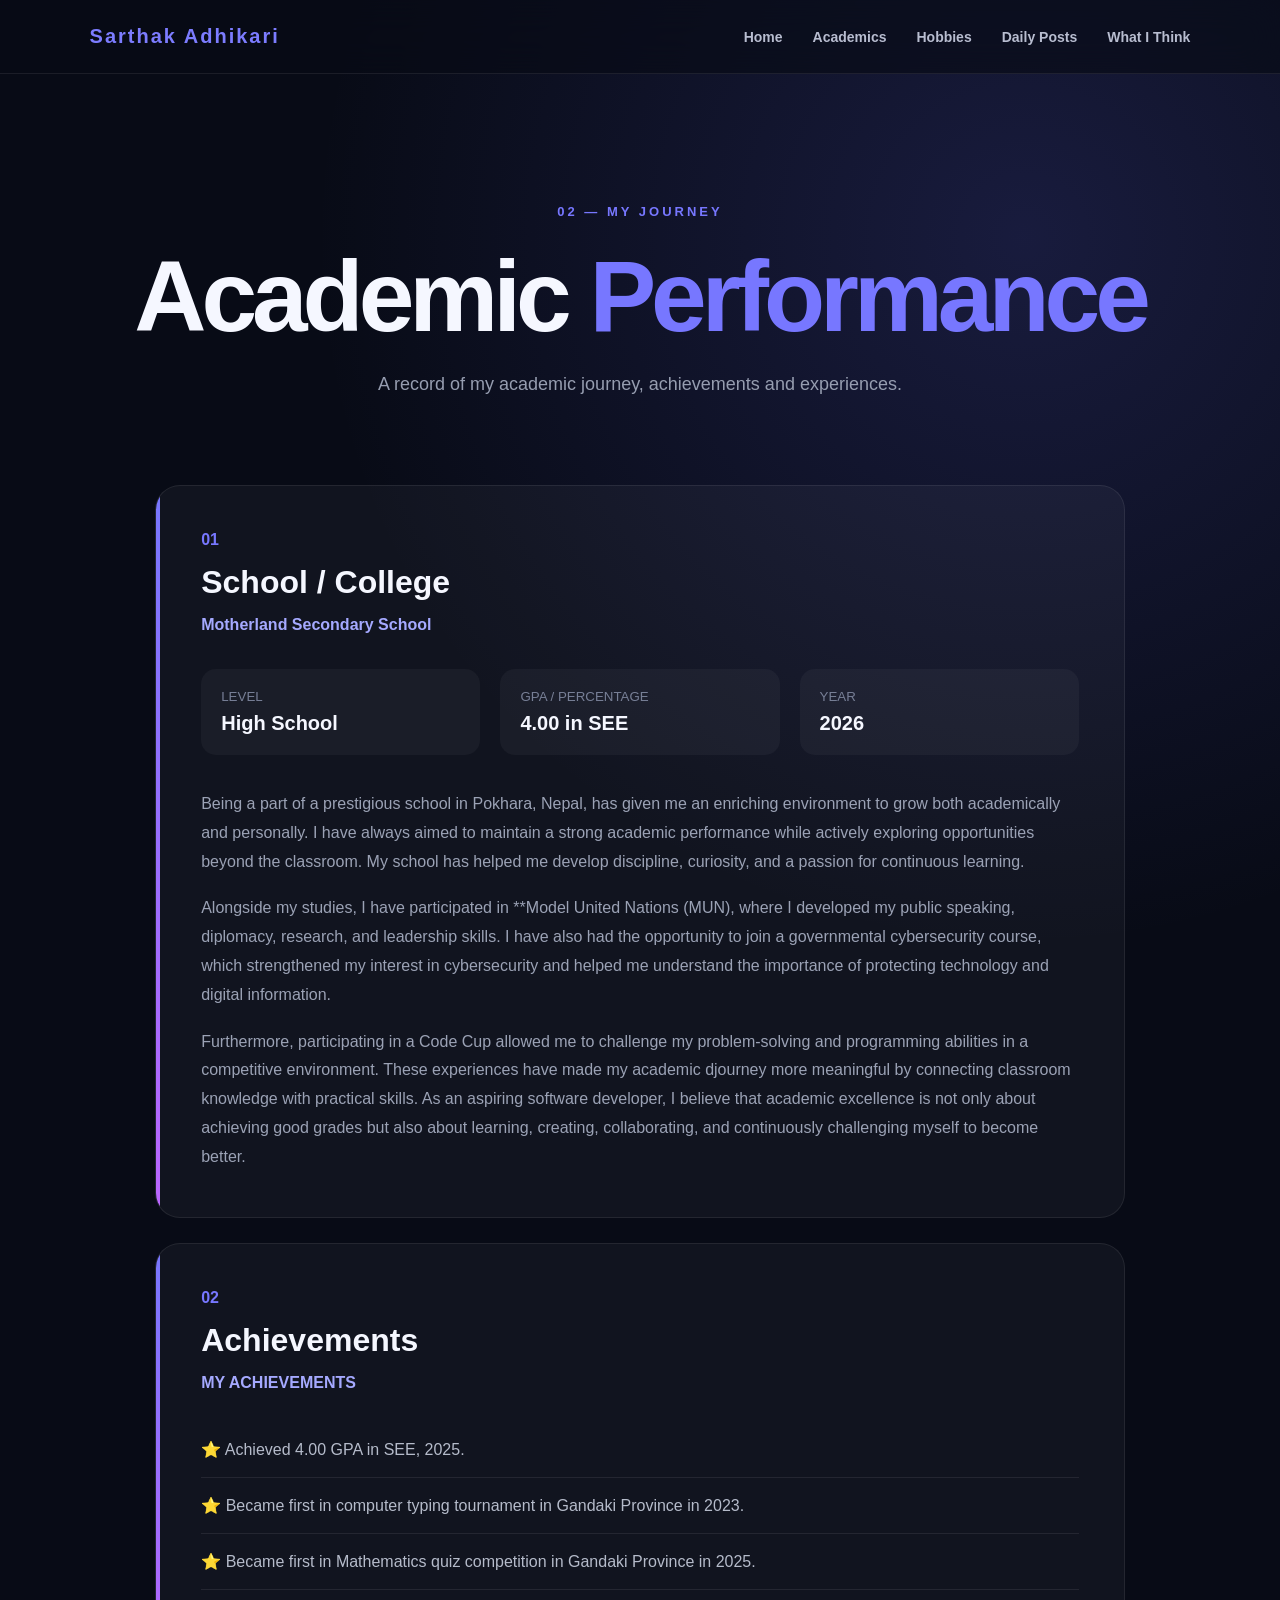
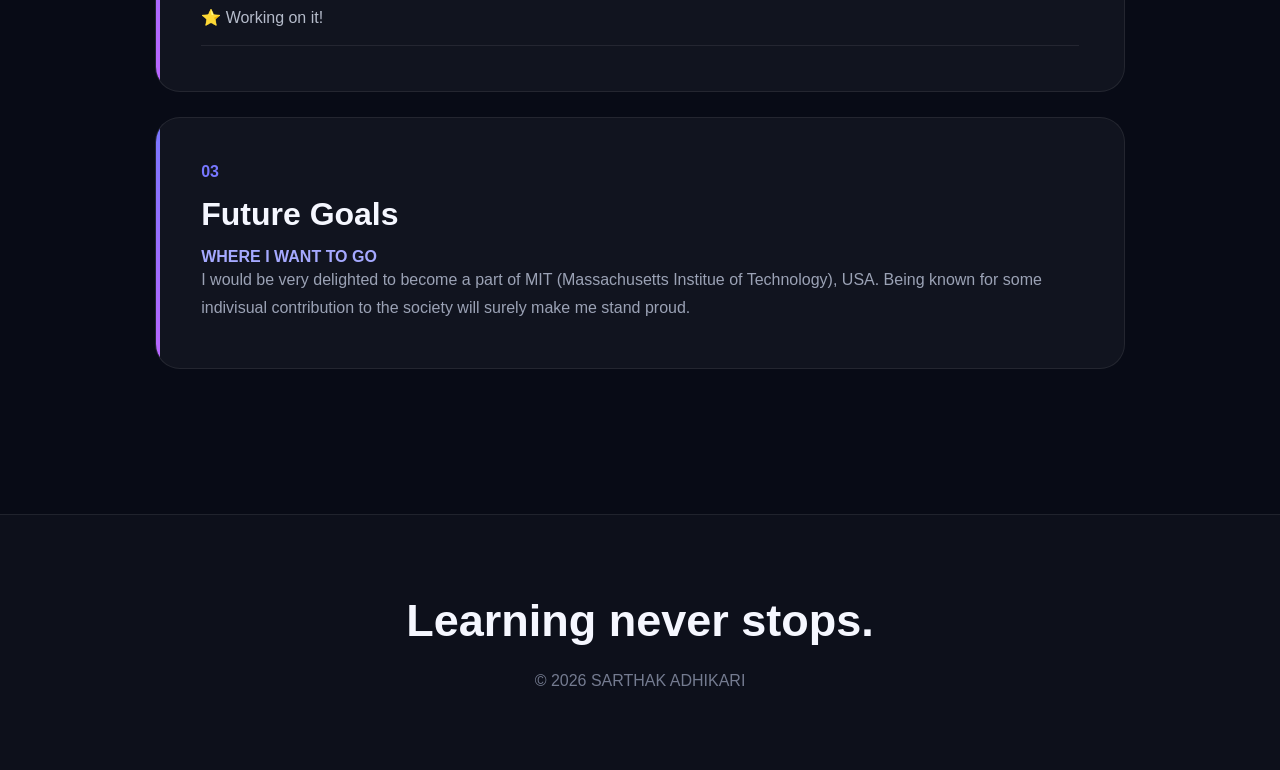
==== commit afbb4675: "br change" ====
--- a/academics.html
+++ b/academics.html
@@ -95,8 +95,8 @@
 
                 <p class="description">
                 Being a part of a prestigious school in Pokhara, Nepal, has given me an enriching environment to grow both academically and personally. I have always aimed to maintain a strong academic performance while actively exploring opportunities beyond the classroom. My school has helped me develop discipline, curiosity, and a passion for continuous learning.</p>
-                <p class="description">Alongside my studies, I have participated in **Model United Nations (MUN), where I developed my public speaking, diplomacy, research, and leadership skills. I have also had the opportunity to join a governmental cybersecurity course, which strengthened my interest in cybersecurity and helped me understand the importance of protecting technology and digital information.</p>
-                <p class="description">Furthermore, participating in a Code Cup allowed me to challenge my problem-solving and programming abilities in a competitive environment.
+                <br><p class="description">Alongside my studies, I have participated in **Model United Nations (MUN), where I developed my public speaking, diplomacy, research, and leadership skills. I have also had the opportunity to join a governmental cybersecurity course, which strengthened my interest in cybersecurity and helped me understand the importance of protecting technology and digital information.</p>
+                <br><p class="description">Furthermore, participating in a Code Cup allowed me to challenge my problem-solving and programming abilities in a competitive environment.
                 These experiences have made my academic djourney more meaningful by connecting classroom knowledge with practical skills. As an aspiring software developer, I believe that academic excellence is not only about achieving good grades but also about learning, creating, collaborating, and continuously challenging myself to become better.
                 </p>
 
--- a/style.css
+++ b/style.css
@@ -1,739 +1,3 @@
-/* =========================================
-   GENERAL SETTINGS
-========================================= */
-/* =========================================
-   GALLERY HERO
-========================================= */
-
-.gallery-hero {
-
-    padding:
-        130px 9% 80px;
-
-    text-align:
-        center;
-
-}
-
-
-.gallery-label {
-
-    color:
-        #7777ff;
-
-    font-size:
-        13px;
-
-    font-weight:
-        700;
-
-    letter-spacing:
-        3px;
-
-    margin-bottom:
-        20px;
-
-}
-
-
-.gallery-hero h1 {
-
-    font-size:
-        clamp(55px, 8vw, 100px);
-
-    line-height:
-        1;
-
-    letter-spacing:
-        -5px;
-
-    margin:
-        0 auto 25px;
-
-}
-
-
-.gallery-hero h1 span {
-
-    color:
-        #7777ff;
-
-}
-
-
-.gallery-hero p {
-
-    max-width:
-        650px;
-
-    margin:
-        auto;
-
-    color:
-        #9da4ba;
-
-    font-size:
-        18px;
-
-    line-height:
-        1.8;
-
-}
-
-
-
-/* =========================================
-   GALLERY GRID
-========================================= */
-
-.gallery-container {
-
-    width:
-        100%;
-
-    max-width:
-        1250px;
-
-    margin:
-        auto;
-
-    padding:
-        30px 7% 120px;
-
-}
-
-
-.gallery-grid {
-
-    display:
-        grid;
-
-    grid-template-columns:
-        repeat(3, 1fr);
-
-    grid-auto-rows:
-        300px;
-
-    gap:
-        22px;
-
-}
-
-
-/* =========================================
-   PHOTO CARD
-========================================= */
-
-.photo-card {
-
-    position:
-        relative;
-
-    overflow:
-        hidden;
-
-    border-radius:
-        24px;
-
-    background:
-        #121522;
-
-    border:
-        1px solid
-        rgba(255,255,255,0.08);
-
-    box-shadow:
-        0 15px 45px
-        rgba(0,0,0,0.25);
-
-    cursor:
-        pointer;
-
-}
-
-
-.photo-card.large {
-
-    grid-column:
-        span 2;
-
-}
-
-
-.photo-card.tall {
-
-    grid-row:
-        span 2;
-
-}
-
-
-.photo-card img {
-
-    width:
-        100%;
-
-    height:
-        100%;
-
-    object-fit:
-        cover;
-
-    display:
-        block;
-
-    transition:
-        transform 0.7s ease,
-        filter 0.5s ease;
-
-}
-
-
-.photo-card:hover img {
-
-    transform:
-        scale(1.08);
-
-    filter:
-        brightness(0.65);
-
-}
-
-
-
-/* =========================================
-   PHOTO OVERLAY
-========================================= */
-
-.photo-overlay {
-
-    position:
-        absolute;
-
-    inset:
-        0;
-
-    display:
-        flex;
-
-    flex-direction:
-        column;
-
-    justify-content:
-        flex-end;
-
-    padding:
-        30px;
-
-    background:
-        linear-gradient(
-            transparent 35%,
-            rgba(5,7,18,0.90) 100%
-        );
-
-    opacity:
-        0;
-
-    transform:
-        translateY(10px);
-
-    transition:
-        0.4s ease;
-
-}
-
-
-.photo-card:hover .photo-overlay {
-
-    opacity:
-        1;
-
-    transform:
-        translateY(0);
-
-}
-
-
-.photo-overlay span {
-
-    color:
-        #8585ff;
-
-    font-size:
-        12px;
-
-    font-weight:
-        700;
-
-    letter-spacing:
-        2px;
-
-}
-
-
-.photo-overlay h3 {
-
-    color:
-        white;
-
-    font-size:
-        25px;
-
-    margin:
-        7px 0;
-
-}
-
-
-.photo-overlay p {
-
-    color:
-        #c2c6d5;
-
-    margin:
-        0;
-
-    line-height:
-        1.5;
-
-}
-
-
-
-/* =========================================
-   CONNECT SECTION
-========================================= */
-
-.connect-section {
-
-    max-width:
-        1100px;
-
-    margin:
-        auto;
-
-    padding:
-        100px 7% 130px;
-
-    text-align:
-        center;
-
-}
-
-
-.connect-label {
-
-    color:
-        #7777ff;
-
-    font-size:
-        13px;
-
-    font-weight:
-        700;
-
-    letter-spacing:
-        3px;
-
-    margin-bottom:
-        15px;
-
-}
-
-
-.connect-section h2 {
-
-    font-size:
-        clamp(45px, 6vw, 75px);
-
-    letter-spacing:
-        -3px;
-
-    margin:
-        0 0 20px;
-
-}
-
-
-.connect-section h2 span {
-
-    color:
-        #7777ff;
-
-}
-
-
-.connect-section > p {
-
-    max-width:
-        650px;
-
-    margin:
-        auto auto 55px;
-
-    color:
-        #969db0;
-
-    line-height:
-        1.8;
-
-    font-size:
-        17px;
-
-}
-
-
-
-/* =========================================
-   SOCIAL GRID
-========================================= */
-
-.social-grid {
-
-    display:
-        grid;
-
-    grid-template-columns:
-        repeat(2, 1fr);
-
-    gap:
-        18px;
-
-    text-align:
-        left;
-
-}
-
-
-.social-card {
-
-    display:
-        flex;
-
-    align-items:
-        center;
-
-    gap:
-        20px;
-
-    padding:
-        24px;
-
-    text-decoration:
-        none;
-
-    color:
-        white;
-
-    background:
-        rgba(255,255,255,0.045);
-
-    border:
-        1px solid
-        rgba(255,255,255,0.09);
-
-    border-radius:
-        20px;
-
-    backdrop-filter:
-        blur(15px);
-
-    transition:
-        transform 0.3s ease,
-        background 0.3s ease,
-        border-color 0.3s ease,
-        box-shadow 0.3s ease;
-
-}
-
-
-.social-card:hover {
-
-    transform:
-        translateY(-6px);
-
-    background:
-        rgba(255,255,255,0.075);
-
-    border-color:
-        rgba(125,125,255,0.45);
-
-    box-shadow:
-        0 20px 45px
-        rgba(0,0,0,0.25);
-
-}
-
-
-.social-icon {
-
-    width:
-        58px;
-
-    height:
-        58px;
-
-    min-width:
-        58px;
-
-    display:
-        flex;
-
-    align-items:
-        center;
-
-    justify-content:
-        center;
-
-    border-radius:
-        16px;
-
-    background:
-        rgba(124,124,255,0.12);
-
-    color:
-        #8585ff;
-
-    font-size:
-        24px;
-
-}
-
-
-.social-card span {
-
-    display:
-        block;
-
-    color:
-        #7777ff;
-
-    font-size:
-        10px;
-
-    font-weight:
-        800;
-
-    letter-spacing:
-        2px;
-
-    margin-bottom:
-        5px;
-
-}
-
-
-.social-card h3 {
-
-    margin:
-        0;
-
-    color:
-        #f5f6fb;
-
-    font-size:
-        17px;
-
-}
-
-
-.arrow {
-
-    margin-left:
-        auto;
-
-    color:
-        #72798d;
-
-    transition:
-        0.3s;
-
-}
-
-
-.social-card:hover .arrow {
-
-    color:
-        #8585ff;
-
-    transform:
-        translate(
-            3px,
-            -3px
-        );
-
-}
-
-
-
-/* =========================================
-   SOCIAL ICON THEMES
-========================================= */
-
-.facebook .social-icon {
-
-    color:
-        #60a5fa;
-
-}
-
-
-.instagram .social-icon {
-
-    color:
-        #f472b6;
-
-}
-
-
-.linkedin .social-icon {
-
-    color:
-        #38bdf8;
-
-}
-
-
-.discord .social-icon {
-
-    color:
-        #818cf8;
-
-}
-
-
-.email .social-icon {
-
-    color:
-        #a78bfa;
-
-}
-
-
-
-/* =========================================
-   ACTIVE NAVIGATION
-========================================= */
-
-nav a.active {
-
-    color:
-        #8585ff;
-
-}
-
-
-nav a.active::after {
-
-    width:
-        100%;
-
-}
-
-
-
-/* =========================================
-   RESPONSIVE GALLERY
-========================================= */
-
-@media (max-width: 850px) {
-
-    .gallery-grid {
-
-        grid-template-columns:
-            repeat(2, 1fr);
-
-        grid-auto-rows:
-            260px;
-
-    }
-
-
-    .photo-card.large {
-
-        grid-column:
-            span 2;
-
-    }
-
-
-    .photo-card.tall {
-
-        grid-row:
-            span 1;
-
-    }
-
-
-    .social-grid {
-
-        grid-template-columns:
-            1fr;
-
-    }
-
-}
-
-
-@media (max-width: 600px) {
-
-    .gallery-hero {
-
-        padding:
-            90px 6% 60px;
-
-    }
-
-
-    .gallery-hero h1 {
-
-        font-size:
-            55px;
-
-        letter-spacing:
-            -3px;
-
-    }
-
-
-    .gallery-grid {
-
-        grid-template-columns:
-            1fr;
-
-        grid-auto-rows:
-            300px;
-
-    }
-
-
-    .photo-card.large {
-
-        grid-column:
-            span 1;
-
-    }
-
-
-    .photo-overlay {
-
-        opacity:
-            1;
-
-        transform:
-            translateY(0);
-
-    }
-
-
-    .connect-section {
-
-        padding:
-            80px 6% 100px;
-
-    }
-
-}
 * {
     margin: 0;
     padding: 0;
@@ -2392,5 +1656,477 @@
             55px;
 
     }
-
+/* =========================================
+   SOCIAL MEDIA SECTION
+========================================= */
+
+.social-media {
+
+    width: 100%;
+
+    padding: 110px 7% 120px;
+
+    box-sizing: border-box;
+
+    text-align: center;
+
+}
+
+
+/* =========================================
+   SOCIAL HEADING
+========================================= */
+
+.social-heading {
+
+    max-width: 700px;
+
+    margin: 0 auto 65px;
+
+}
+
+
+.social-small-title {
+
+    display: block;
+
+    margin-bottom: 18px;
+
+    color: #7777ff;
+
+    font-size: 30px;
+
+    font-weight: 700;
+
+    letter-spacing: 3px;
+
+}
+
+
+.social-heading h2 {
+
+    margin: 0 0 20px;
+
+    color: #ffffff;
+
+    font-size: clamp(45px, 6vw, 72px);
+
+    line-height: 1;
+
+    letter-spacing: -3px;
+
+}
+
+
+.social-heading h2 span {
+
+    color: #7777ff;
+
+}
+
+
+.social-heading p {
+
+    margin: 0 auto;
+
+    max-width: 600px;
+
+    color: #9da4ba;
+
+    font-size: 30px;
+
+    line-height: 1.8;
+
+}
+
+
+/* =========================================
+   SOCIAL CONTAINER
+========================================= */
+
+.social-container {
+
+    width: 100%;
+
+    max-width: 1050px;
+
+    margin: 0 auto;
+
+    flex-direction: row;
+
+    display: flex;
+
+    justify-content: space-between;
+
+    align-items: flex-start;
+
+    gap: 50px;
+
+}
+
+
+/* =========================================
+   INDIVIDUAL SOCIAL ITEM
+========================================= */
+
+.social-item {
+
+    width: 150px;
+
+    min-width: 150px;
+
+    display:flex;
+
+    align-items: flex-start;
+
+    flex-direction:row;
+
+    align-items: center;
+
+    text-align: center;
+
+    text-decoration: none;
+
+    color: #ffffff;
+
+}
+
+
+/* =========================================
+   SOCIAL ICON
+========================================= */
+
+.social-icon a{
+
+    width: 100px;
+
+    height: 100px;
+
+    display: flex;
+
+    align-items: flex-start;
+
+    flex-direction: row;
+
+
+    flex-wrap: wrap;
+    
+    justify-content: center;
+
+    margin-bottom: 20px;
+
+    border-radius: 22px;
+
+    font-size: 40px;
+
+    background: rgba(255, 255, 255, 0.055);
+
+    border: 1px solid rgba(255, 255, 255, 0.10);
+
+    box-shadow:
+        0 12px 30px rgba(0, 0, 0, 0.20);
+
+    transition:
+        transform 0.35s ease,
+        box-shadow 0.35s ease,
+        background 0.35s ease;
+
+}
+
+
+/* =========================================
+   SOCIAL NAME
+========================================= */
+
+.social-item h3 {
+
+    margin: 0 0 7px;
+
+    color: #f4f5fa;
+
+    font-size: 40px;
+
+    font-weight: 600;
+
+}
+
+
+/* =========================================
+   USERNAME / EMAIL
+========================================= */
+
+.social-item p {
+
+    margin: 0;
+
+    color: #858ca0;
+
+    font-size: 40px;
+
+    line-height: 1.5;
+
+    word-break: break-word;
+
+}
+
+
+/* =========================================
+   FACEBOOK
+========================================= */
+
+.facebook .social-icon {
+
+    color: #1877F2;
+
+}
+
+
+.facebook:hover .social-icon {
+
+    background: #1877F2;
+
+    color: #ffffff;
+
+    transform: translateY(-8px);
+
+    box-shadow:
+        0 18px 40px rgba(24, 119, 242, 0.35);
+
+}
+
+
+/* =========================================
+   INSTAGRAM
+========================================= */
+
+.instagram .social-icon {
+
+    color: #E4405F;
+
+}
+
+
+.instagram:hover .social-icon {
+
+    background:
+        linear-gradient(
+            135deg,
+            #833AB4,
+            #E4405F,
+            #FCAF45
+        );
+
+    color: #ffffff;
+
+    transform: translateY(-8px);
+
+    box-shadow:
+        0 18px 40px rgba(228, 64, 95, 0.35);
+
+}
+
+
+/* =========================================
+   LINKEDIN
+========================================= */
+
+.linkedin .social-icon {
+
+    color: #0A66C2;
+
+}
+
+
+.linkedin:hover .social-icon {
+
+    background: #0A66C2;
+
+    color: #ffffff;
+
+    transform: translateY(-8px);
+
+    box-shadow:
+        0 18px 40px rgba(10, 102, 194, 0.35);
+
+}
+
+
+/* =========================================
+   EMAIL
+========================================= */
+
+.email .social-icon {
+
+    color: #EA4335;
+
+}
+
+
+.email:hover .social-icon {
+
+    background: #EA4335;
+
+    color: #ffffff;
+
+    transform: translateY(-8px);
+
+    box-shadow:
+        0 18px 40px rgba(234, 67, 53, 0.35);
+
+}
+
+
+/* =========================================
+   DISCORD
+========================================= */
+
+.discord .social-icon {
+
+    color: #5865F2;
+
+}
+
+
+.discord:hover .social-icon {
+
+    background: #5865F2;
+
+    color: #ffffff;
+
+    transform: translateY(-8px);
+
+    box-shadow:
+        0 18px 40px rgba(88, 101, 242, 0.35);
+
+}
+
+
+/* =========================================
+   HOVER ON TEXT
+========================================= */
+
+.social-item:hover h3 {
+
+    color: #ffffff;
+
+}
+
+
+.social-item:hover p {
+
+    color: #b8bdcc;
+
+}
+
+
+/* =========================================
+   TABLET
+========================================= */
+
+@media (max-width: 900px) {
+
+    .social-container {
+
+        justify-content: center;
+
+        flex-wrap: wrap;
+
+        gap: 55px 70px;
+
+    }
+
+}
+
+
+/* =========================================
+   MOBILE
+========================================= */
+
+@media (max-width: 600px) {
+
+    .social-media {
+
+        padding:
+            80px 6% 90px;
+
+    }
+
+
+    .social-heading {
+
+        margin-bottom: 50px;
+
+    }
+
+
+    .social-heading h2 {
+
+        font-size: 48px;
+
+        letter-spacing: -2px;
+
+    }
+
+
+    .social-container {
+
+        display: grid;
+
+        grid-template-columns:
+            repeat(2, 1fr);
+
+        gap: 45px 25px;
+
+        justify-items: center;
+
+    }
+
+
+    .social-item {
+
+        width: 130px;
+
+        min-width: 130px;
+
+    }
+
+
+    .social-icon {
+
+        width: 68px;
+
+        height: 68px;
+
+        font-size: 28px;
+
+    }
+
+}
+
+
+/* =========================================
+   SMALL MOBILE
+========================================= */
+
+@media (max-width: 380px) {
+
+    .social-container {
+
+        grid-template-columns:
+            1fr 1fr;
+
+        gap: 40px 10px;
+
+    }
+
+
+    .social-item {
+
+        width: 120px;
+
+        min-width: 120px;
+
+    }
+
+}
 }
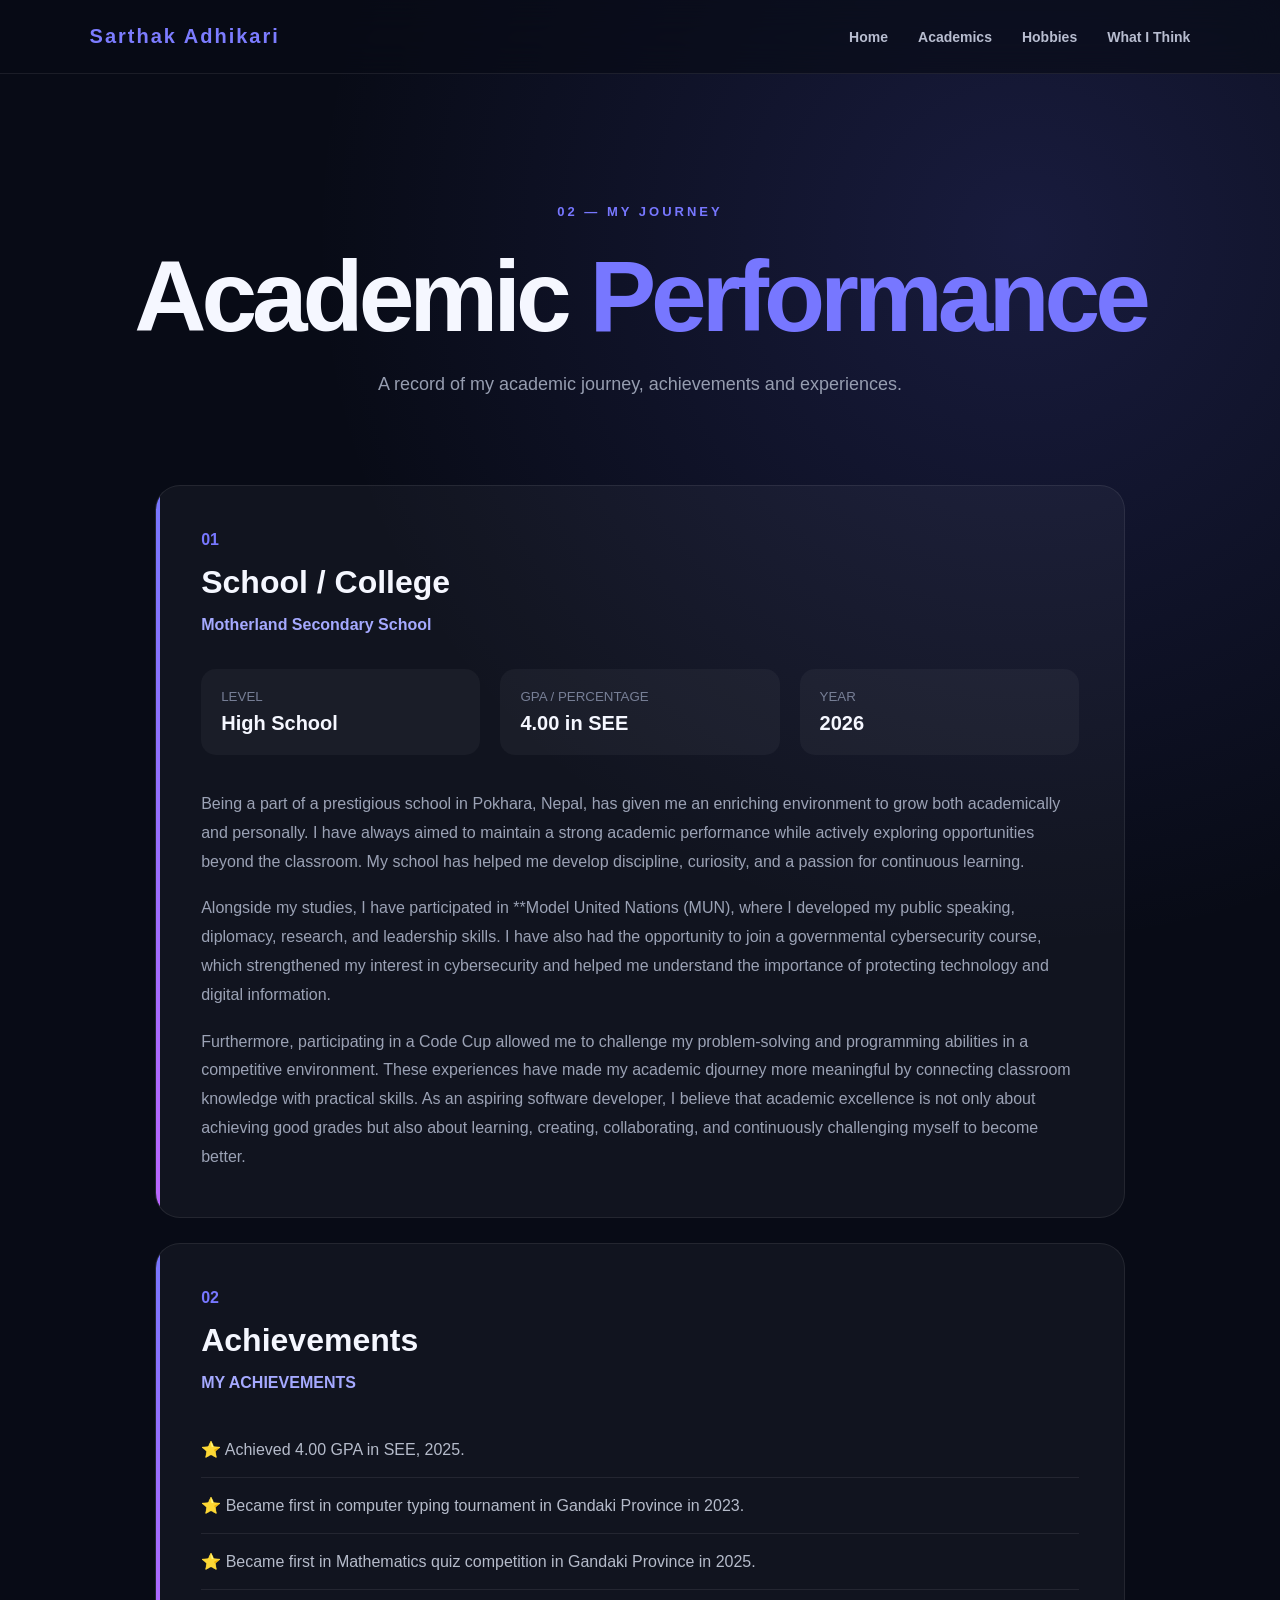
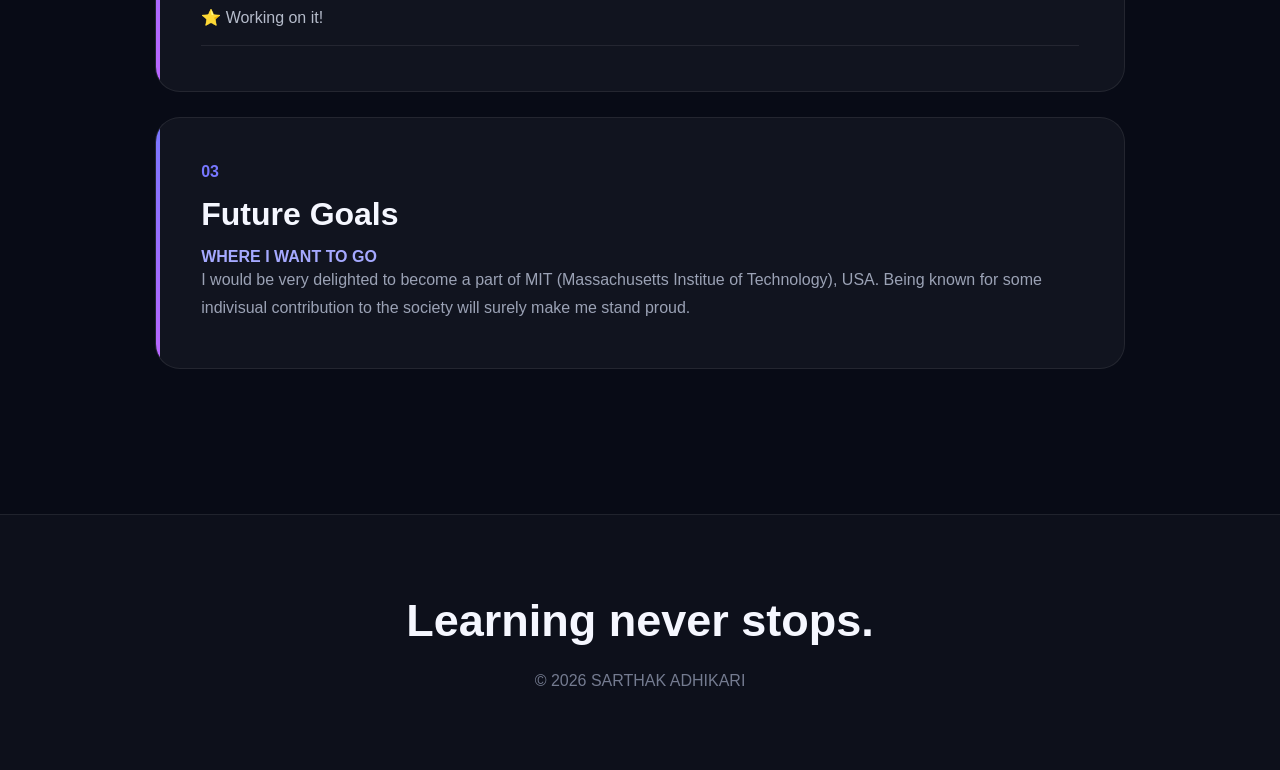
==== commit ef40f29d: "deleting the page" ====
--- a/academics.html
+++ b/academics.html
@@ -10,7 +10,7 @@
     >
 
     <title>Academics | Sarthak Adhikari</title>
-
+    <link rel="icon" type="image/png" href="Logo_2 (1).png">
     <link rel="stylesheet" href="style.css">
 
 </head>
@@ -34,7 +34,6 @@
             <a href="index.html">Home</a>
             <a href="academics.html">Academics</a>
             <a href="hobbies.html">Hobbies</a>
-            <a href="posts.html">Daily Posts</a>
             <a href="thoughts.html">What I Think</a>
         
         </nav>
